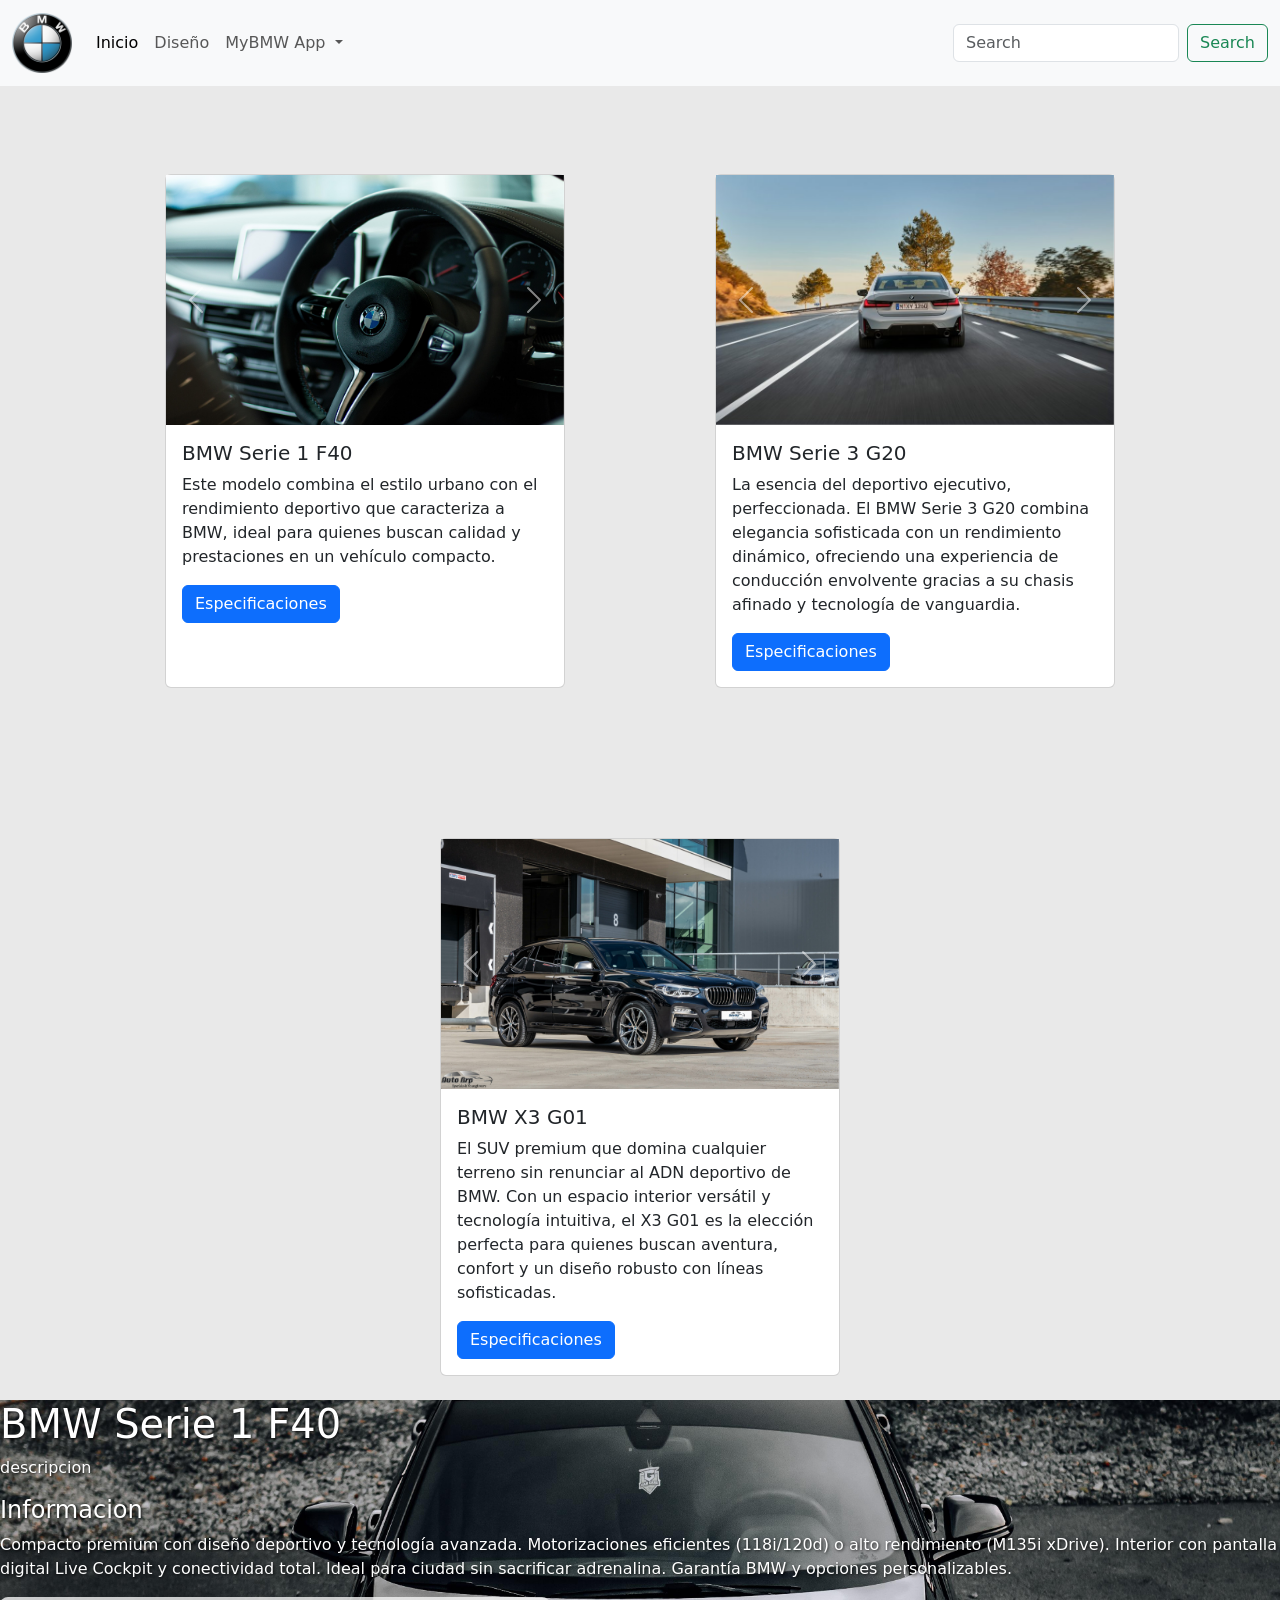
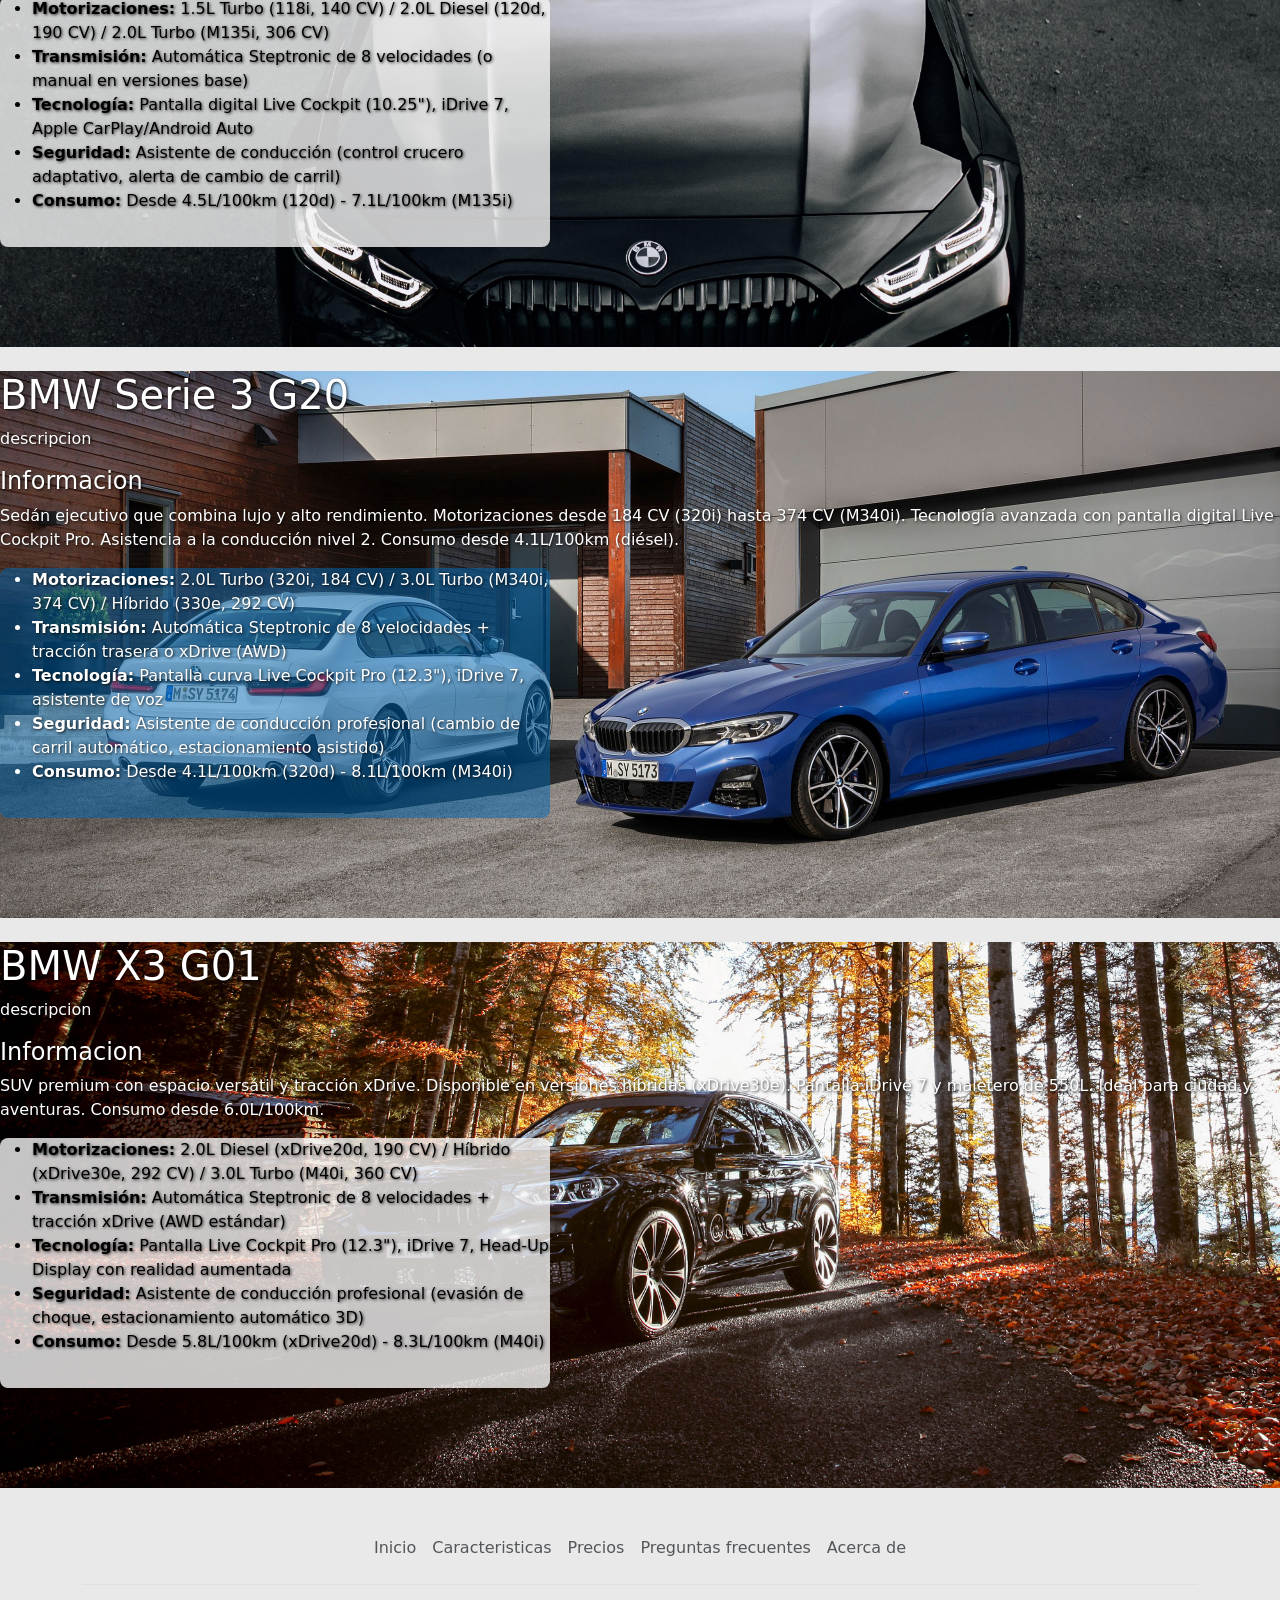
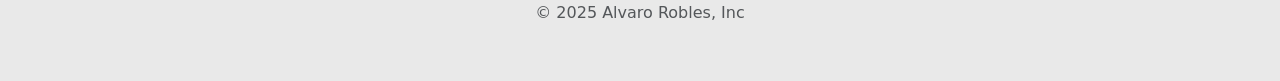
==== pruebafront/pagina1.html @ 80f17064 "Add files via upload" ====
<!doctype html>
<html lang="en">
  <head>
    <!-- Required meta tags -->
    <meta charset="utf-8">
    <meta name="viewport" content="width=device-width, initial-scale=1">

    <!-- Bootstrap CSS -->
    <link href="https://cdn.jsdelivr.net/npm/bootstrap@5.0.2/dist/css/bootstrap.min.css" rel="stylesheet" integrity="sha384-EVSTQN3/azprG1Anm3QDgpJLIm9Nao0Yz1ztcQTwFspd3yD65VohhpuuCOmLASjC" crossorigin="anonymous">
    <link href="./css/css2.css" rel="stylesheet">
    <title>diseños -BMW</title>
    <link rel="icon" type="image/png" sizes="32x32" href="./img/index/BMW.svg.png">
  </head>
  <body>
    <section>
        <nav class="navbar navbar-expand-lg  navbar-light bg-light  fixed-top " > <!-- Agregar fixed-top aquí -->
            <div class="container-fluid">
              <a class="navbar-brand" href="#"><img 
                src="./img/index/BMW.svg.png" 
                alt="Logo BMW" 
                width="60"  
                height="60" 
                class="d-inline-block align-top"  
              ></a>
              <button class="navbar-toggler" type="button" data-bs-toggle="collapse" data-bs-target="#navbarSupportedContent" aria-controls="navbarSupportedContent" aria-expanded="false" aria-label="Toggle navigation">
                <span class="navbar-toggler-icon"></span>
              </button>
              <div class="collapse navbar-collapse" id="navbarSupportedContent">
                <ul class="navbar-nav me-auto mb-2 mb-lg-0">
                  <li class="nav-item">
                    <a class="nav-link active" aria-current="page" href="index.html">Inicio</a>
                  </li>
                  <li class="nav-item">
                    <a class="nav-link" href="#">Diseño</a>
                  </li>
                  <li class="nav-item dropdown">
                    <a class="nav-link dropdown-toggle" href="#" id="navbarDropdown" role="button" data-bs-toggle="dropdown" aria-expanded="false">
                      MyBMW App
                    </a>
                    <ul class="dropdown-menu" aria-labelledby="navbarDropdown">
                      <li><a class="dropdown-item" href="pagina2.html">Iniciar Sesion</a></li>
                      <li><a class="dropdown-item" href="#">Sobre mi cuenta</a></li>
                      <li><hr class="dropdown-divider"></li>
                      <li><a class="dropdown-item" href="#">Something else here</a></li>
                    </ul>
                  </li>
                </ul>
                <form class="d-flex">
                  <input class="form-control me-2" type="search" placeholder="Search" aria-label="Search">
                  <button class="btn btn-outline-success" type="submit">Search</button>
                </form>
              </div>
            </div>
          </nav>
    </section>
    <section></section><br>
    <section class="card-container">
        <!-- Card 1 -->
        <div class="card" style="width: 25rem;">
            <!-- Carrusel 1 -->
            <div id="carousel1" class="carousel slide" data-bs-ride="carousel">
                <div class="carousel-inner">
                    <div class="carousel-item active">
                        <img src="img/pagina1/BMW Serie 1 F40.jpg" class="d-block w-100" alt="Imagen 1">
                    </div>
                    <div class="carousel-item">
                        <img src="img/pagina1/BMW Serie 1 F40 2.jpg" class="d-block w-100" alt="Imagen 2">
                    </div>
                    <div class="carousel-item">
                        <img src="img/pagina1/BMW Serie 1 F40 3.jpg" class="d-block w-100" alt="Imagen 3">
                    </div>
                </div>
                <!-- Controles del carrusel 1 -->
                <button class="carousel-control-prev" type="button" data-bs-target="#carousel1" data-bs-slide="prev">
                    <span class="carousel-control-prev-icon" aria-hidden="true"></span>
                    <span class="visually-hidden">Previous</span>
                </button>
                <button class="carousel-control-next" type="button" data-bs-target="#carousel1" data-bs-slide="next">
                    <span class="carousel-control-next-icon" aria-hidden="true"></span>
                    <span class="visually-hidden">Next</span>
                </button>
            </div>
            
            <!-- Contenido de la card 1 -->
            <div class="card-body">
                <h5 class="card-title">BMW Serie 1 F40</h5>
                <p class="card-text">Este modelo combina el estilo urbano con el rendimiento deportivo que caracteriza a BMW, ideal para quienes buscan calidad y prestaciones en un vehículo compacto.</p>
                <a href="#Seccioninfo1"  class="btn btn-primary">Especificaciones</a>
            </div>
        </div>
    
        <!-- Card 2 -->
        <div class="card" style="width: 25rem;">
            <!-- Carrusel 2 -->
            <div id="carousel2" class="carousel slide" data-bs-ride="carousel">
                <div class="carousel-inner">
                    <div class="carousel-item active">
                        <img src="img/pagina1/BMW Serie 3 G20 1.jpg" class="d-block w-100" alt="Imagen 1">
                    </div>
                    <div class="carousel-item">
                        <img src="img/pagina1/BMW Serie 3 G20 2.jpg" class="d-block w-100" alt="Imagen 2">
                    </div>
                    <div class="carousel-item">
                        <img src="img/pagina1/BMW Serie 3 G20 3.jpg" class="d-block w-100" alt="Imagen 3">
                    </div>
                </div>
                <!-- Controles del carrusel 2 -->
                <button class="carousel-control-prev" type="button" data-bs-target="#carousel2" data-bs-slide="prev">
                    <span class="carousel-control-prev-icon" aria-hidden="true"></span>
                    <span class="visually-hidden">Previous</span>
                </button>
                <button class="carousel-control-next" type="button" data-bs-target="#carousel2" data-bs-slide="next">
                    <span class="carousel-control-next-icon" aria-hidden="true"></span>
                    <span class="visually-hidden">Next</span>
                </button>
            </div>
            
            <!-- Contenido de la card 2 -->
            <div class="card-body">
                <h5 class="card-title">BMW Serie 3 G20</h5>
                <p class="card-text">La esencia del deportivo ejecutivo, perfeccionada. El BMW Serie 3 G20 combina elegancia sofisticada con un rendimiento dinámico, ofreciendo una experiencia de conducción envolvente gracias a su chasis afinado y tecnología de vanguardia. </p>
                <a href="#Seccioninfo2" class="btn btn-primary">Especificaciones</a>
            </div>
        </div>
    
        <!-- Card 3 -->
        <div class="card" style="width: 25rem;">
            <!-- Carrusel 3 -->
            <div id="carousel3" class="carousel slide" data-bs-ride="carousel">
                <div class="carousel-inner">
                    <div class="carousel-item active">
                        <img src="img/pagina1/BMW X3 G01 1.jpg" class="d-block w-100" alt="Imagen 1">
                    </div>
                    <div class="carousel-item">
                        <img src="img/pagina1/BMW X3  G01 2.jpg" class="d-block w-100" alt="Imagen 2">
                    </div>
                    <div class="carousel-item">
                        <img src="img/pagina1/BMW X3 G01 3.jpg" class="d-block w-100" alt="Imagen 3">
                    </div>
                </div>
                <!-- Controles del carrusel 3 -->
                <button class="carousel-control-prev" type="button" data-bs-target="#carousel3" data-bs-slide="prev">
                    <span class="carousel-control-prev-icon" aria-hidden="true"></span>
                    <span class="visually-hidden">Previous</span>
                </button>
                <button class="carousel-control-next" type="button" data-bs-target="#carousel3" data-bs-slide="next">
                    <span class="carousel-control-next-icon" aria-hidden="true"></span>
                    <span class="visually-hidden">Next</span>
                </button>
            </div>
            
            <!-- Contenido de la card 3 -->
            <div class="card-body">
                <h5 class="card-title"> BMW X3 G01</h5>
                <p class="card-text">El SUV premium que domina cualquier terreno sin renunciar al ADN deportivo de BMW. Con un espacio interior versátil y tecnología intuitiva, el X3 G01 es la elección perfecta para quienes buscan aventura, confort y un diseño robusto con líneas sofisticadas.</p>
                <a href="#Seccioninfo3" class="btn btn-primary">Especificaciones</a>
            </div>
        </div>
    </section><br>
    <section >
      <div class="info_0">
          <h1 id="Seccioninfo1"> BMW Serie 1 F40 </h1>
          <p>descripcion</p>
        <div >
          <h4>Informacion</h4>
          <p>Compacto premium con diseño deportivo y tecnología avanzada. Motorizaciones eficientes (118i/120d) o alto rendimiento (M135i xDrive). Interior con pantalla digital Live Cockpit y conectividad total. Ideal para ciudad sin sacrificar adrenalina. Garantía BMW y opciones personalizables.
          </p>  
      </div>
        <div class="Lista_caracteristicas_0"> 
            <ul class="bmw-features">
              <li><strong>Motorizaciones:</strong> 1.5L Turbo (118i, 140 CV) / 2.0L Diesel (120d, 190 CV) / 2.0L Turbo (M135i, 306 CV)</li>
              <li><strong>Transmisión:</strong> Automática Steptronic de 8 velocidades (o manual en versiones base)</li>
              <li><strong>Tecnología:</strong> Pantalla digital Live Cockpit (10.25"), iDrive 7, Apple CarPlay/Android Auto</li>
              <li><strong>Seguridad:</strong> Asistente de conducción (control crucero adaptativo, alerta de cambio de carril)</li>
              <li><strong>Consumo:</strong> Desde 4.5L/100km (120d) - 7.1L/100km (M135i)</li>
            </ul>
        </div>
      </div> 
    </section><br>
    <section>
      <div class="info_1">
          <h1 id="Seccioninfo2"> BMW Serie 3 G20 </h1>
          <p>descripcion</p>
        
        
        <div>
          <h4>Informacion</h4>
          <p>Sedán ejecutivo que combina lujo y alto rendimiento. Motorizaciones desde 184 CV (320i) hasta 374 CV (M340i). Tecnología avanzada con pantalla digital Live Cockpit Pro. Asistencia a la conducción nivel 2. Consumo desde 4.1L/100km (diésel).
          </p>  
      </div>
        <div class="Lista_caracteristicas"> 
          <ul class="bmw-features">
            <li><strong>Motorizaciones:</strong> 2.0L Turbo (320i, 184 CV) / 3.0L Turbo (M340i, 374 CV) / Híbrido (330e, 292 CV)</li>
            <li><strong>Transmisión:</strong> Automática Steptronic de 8 velocidades + tracción trasera o xDrive (AWD)</li>
            <li><strong>Tecnología:</strong> Pantalla curva Live Cockpit Pro (12.3"), iDrive 7, asistente de voz</li>
            <li><strong>Seguridad:</strong> Asistente de conducción profesional (cambio de carril automático, estacionamiento asistido)</li>
            <li><strong>Consumo:</strong> Desde 4.1L/100km (320d) - 8.1L/100km (M340i)</li>
          </ul>
        </div>
      </div>
    </section>
    <section></section><br>
    <section>
      <div class="info_2">
          <h1 id="Seccioninfo3"> BMW X3 G01 </h1>
          <p>descripcion</p>
        <div>
          <h4>Informacion</h4>
          <p>SUV premium con espacio versátil y tracción xDrive. Disponible en versiones híbridas (xDrive30e). Pantalla iDrive 7 y maletero de 550L. Ideal para ciudad y aventuras. Consumo desde 6.0L/100km.
          </p>  
      </div>
        <div class="Lista_caracteristicas_2"> 
          <ul class="bmw-features">
            <li><strong>Motorizaciones:</strong> 2.0L Diesel (xDrive20d, 190 CV) / Híbrido (xDrive30e, 292 CV) / 3.0L Turbo (M40i, 360 CV)</li>
            <li><strong>Transmisión:</strong> Automática Steptronic de 8 velocidades + tracción xDrive (AWD estándar)</li>
            <li><strong>Tecnología:</strong> Pantalla Live Cockpit Pro (12.3"), iDrive 7, Head-Up Display con realidad aumentada</li>
            <li><strong>Seguridad:</strong> Asistente de conducción profesional (evasión de choque, estacionamiento automático 3D)</li>
            <li><strong>Consumo:</strong> Desde 5.8L/100km (xDrive20d) - 8.3L/100km (M40i)</li>
          </ul>
        </div>
    </div>
    </section>
    <section>
      <div class="container">
        <footer class="py-3 my-4">
          <ul class="nav justify-content-center border-bottom pb-3 mb-3">
            <li class="nav-item"><a href="#" class="nav-link px-2 text-body-secondary">Inicio</a></li>
            <li class="nav-item"><a href="#" class="nav-link px-2 text-body-secondary">Caracteristicas</a></li>
            <li class="nav-item"><a href="#" class="nav-link px-2 text-body-secondary">Precios</a></li>
            <li class="nav-item"><a href="#" class="nav-link px-2 text-body-secondary">Preguntas frecuentes
            </a></li>
            <li class="nav-item"><a href="#" class="nav-link px-2 text-body-secondary">
              Acerca de</a></li>
          </ul>
          <p class="text-center text-body-secondary">© 2025 Alvaro Robles, Inc</p>
        </footer>
      </div>
      </div>
     </section>





<script src="https://cdn.jsdelivr.net/npm/bootstrap@5.0.2/dist/js/bootstrap.bundle.min.js" integrity="sha384-MrcW6ZMFYlzcLA8Nl+NtUVF0sA7MsXsP1UyJoMp4YLEuNSfAP+JcXn/tWtIaxVXM" crossorigin="anonymous"></script>
  </body>
</html>
---- pruebafront/css/css2.css ----
html {
    scroll-behavior: smooth; 
  }
  :target {
    scroll-margin-top: 80px; /* Igual a la altura del header */
  }
body{
    background-color: #e9e9e9;
}

.card-container{
    gap: 150px;
    margin-top: 150px;
    display: flex;
    flex-wrap: wrap;
    justify-content: center;


} 
.card-container img{
    height: 250px;
    
    
}

    
.info_0{
    background-image: url(../img/pagina1/fondo0.jpg) !important;
    object-fit: contain;
    background-size: cover; /* para cubrir todo el espacio */
    background-position: center; /* centrar imagen */
    background-repeat: no-repeat;
    padding-bottom: 100px;
    color: white;
    text-shadow: 1px 1px 3px rgba(0,0,0,0.8);
}
.Lista_caracteristicas_0{
    background-color: rgba(245, 245, 245, 0.8);
    display: flex;
    flex-wrap: wrap;
    height: 250px;
    width: 550px;
    overflow: hidden; 
    text-shadow: 1px 1px 3px rgba(0,0,0,0.8);
    border-radius: 8px;
    color: black !important;
    
}
.info_1{
    background-image: url(../img/pagina1/fondo1.jpg) !important;
    object-fit: contain;
    background-size: cover; /* para cubrir todo el espacio */
    background-position: center; /* centrar imagen */
    background-repeat: no-repeat;
    padding-bottom: 100px;
    color: white;
    text-shadow: 1px 1px 3px rgba(0,0,0,0.8);
}
.Lista_caracteristicas{
    background: rgba(0, 105, 180, 0.5);
    display: flex;
    flex-wrap: wrap;
    height: 250px;
    width: 550px;
    overflow: hidden; 
    text-shadow: 1px 1px 3px rgba(0,0,0,0.8);
    border-radius: 8px;
    color: white !important;
    
}

.info_2{
    background-image: url(../img/pagina1/fondo2.jpg) !important;
    object-fit: contain;
    background-size: cover; /* para cubrir todo el espacio */
    background-position: center; /* centrar imagen */
    background-repeat: no-repeat;
    padding-bottom: 100px;
    color: white;
    text-shadow: 1px 1px 3px rgba(0,0,0,0.8);
}
.Lista_caracteristicas_2{
    background-color: rgba(245, 245, 245, 0.8);
    display: flex;
    flex-wrap: wrap;
    height: 250px;
    width: 550px;
    overflow: hidden; 
    text-shadow: 1px 1px 3px rgba(0,0,0,0.8);
    border-radius: 8px;
    color: black !important;
    
}
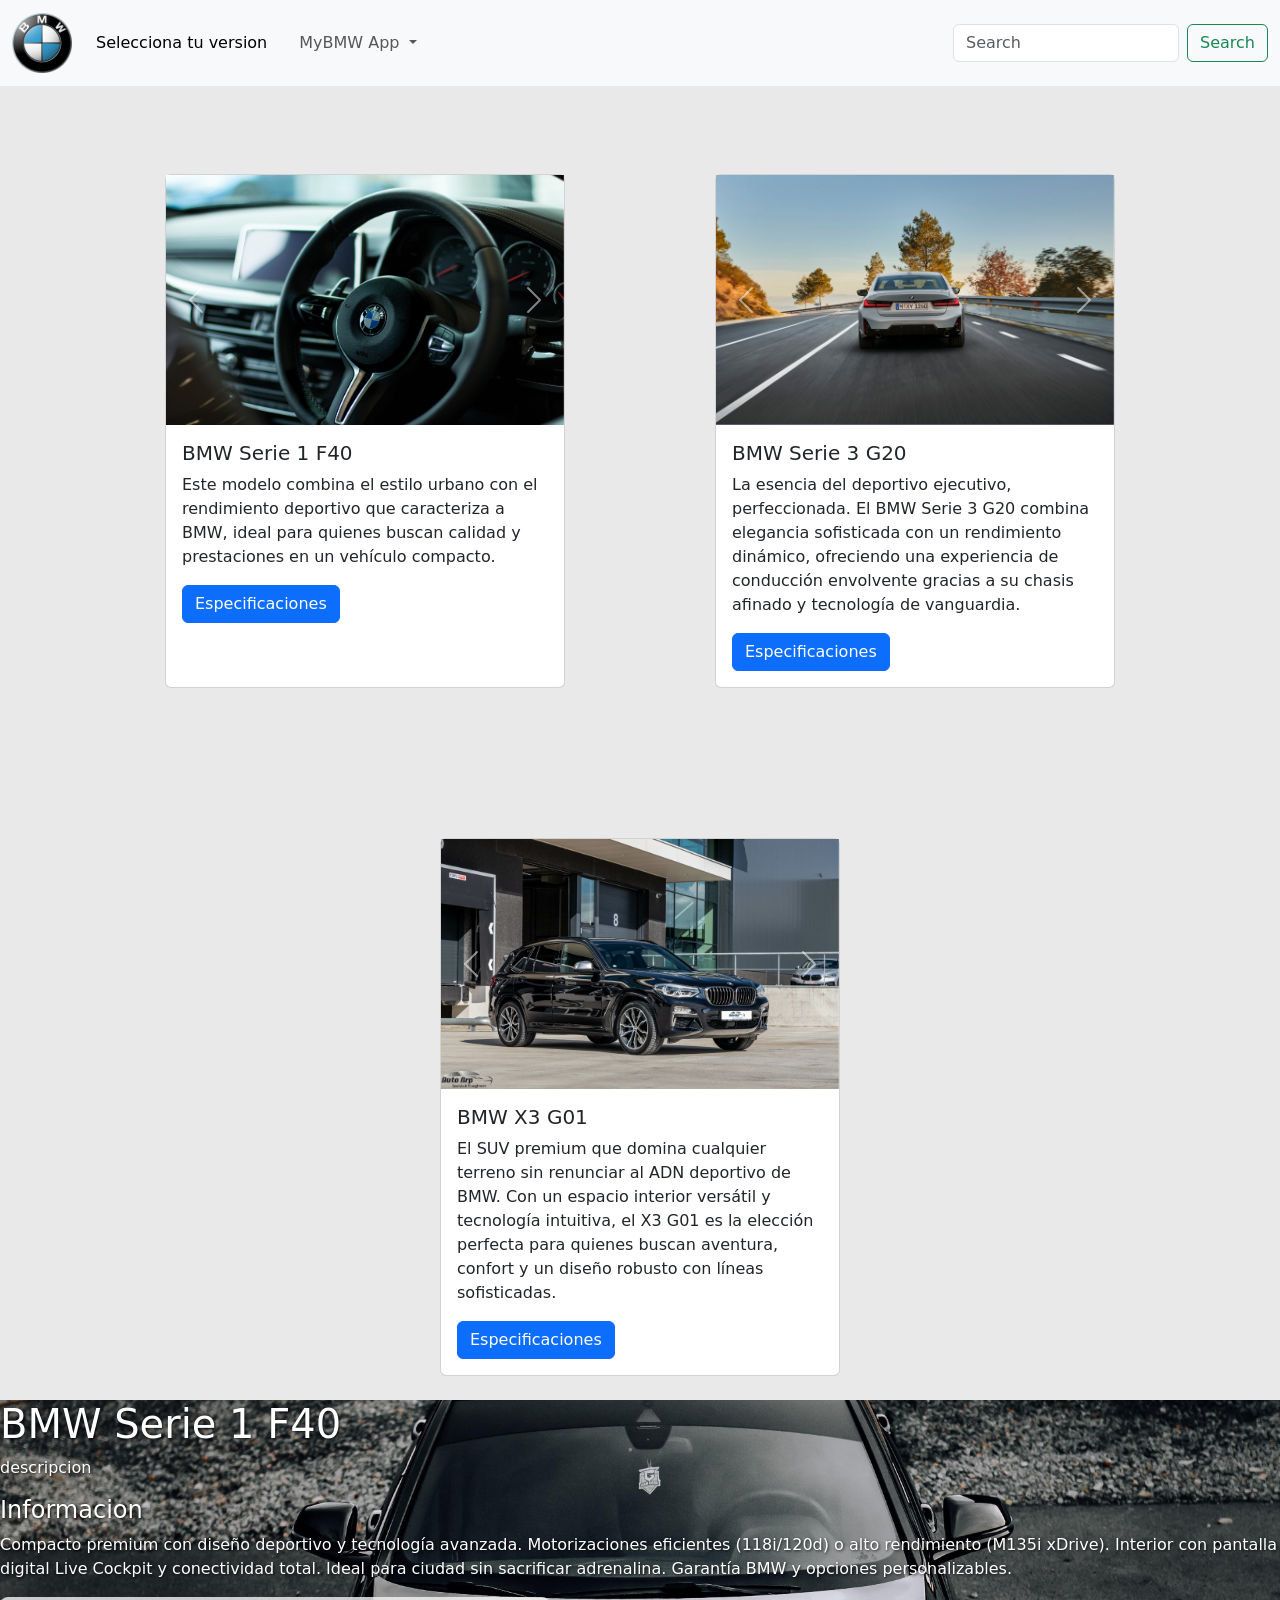
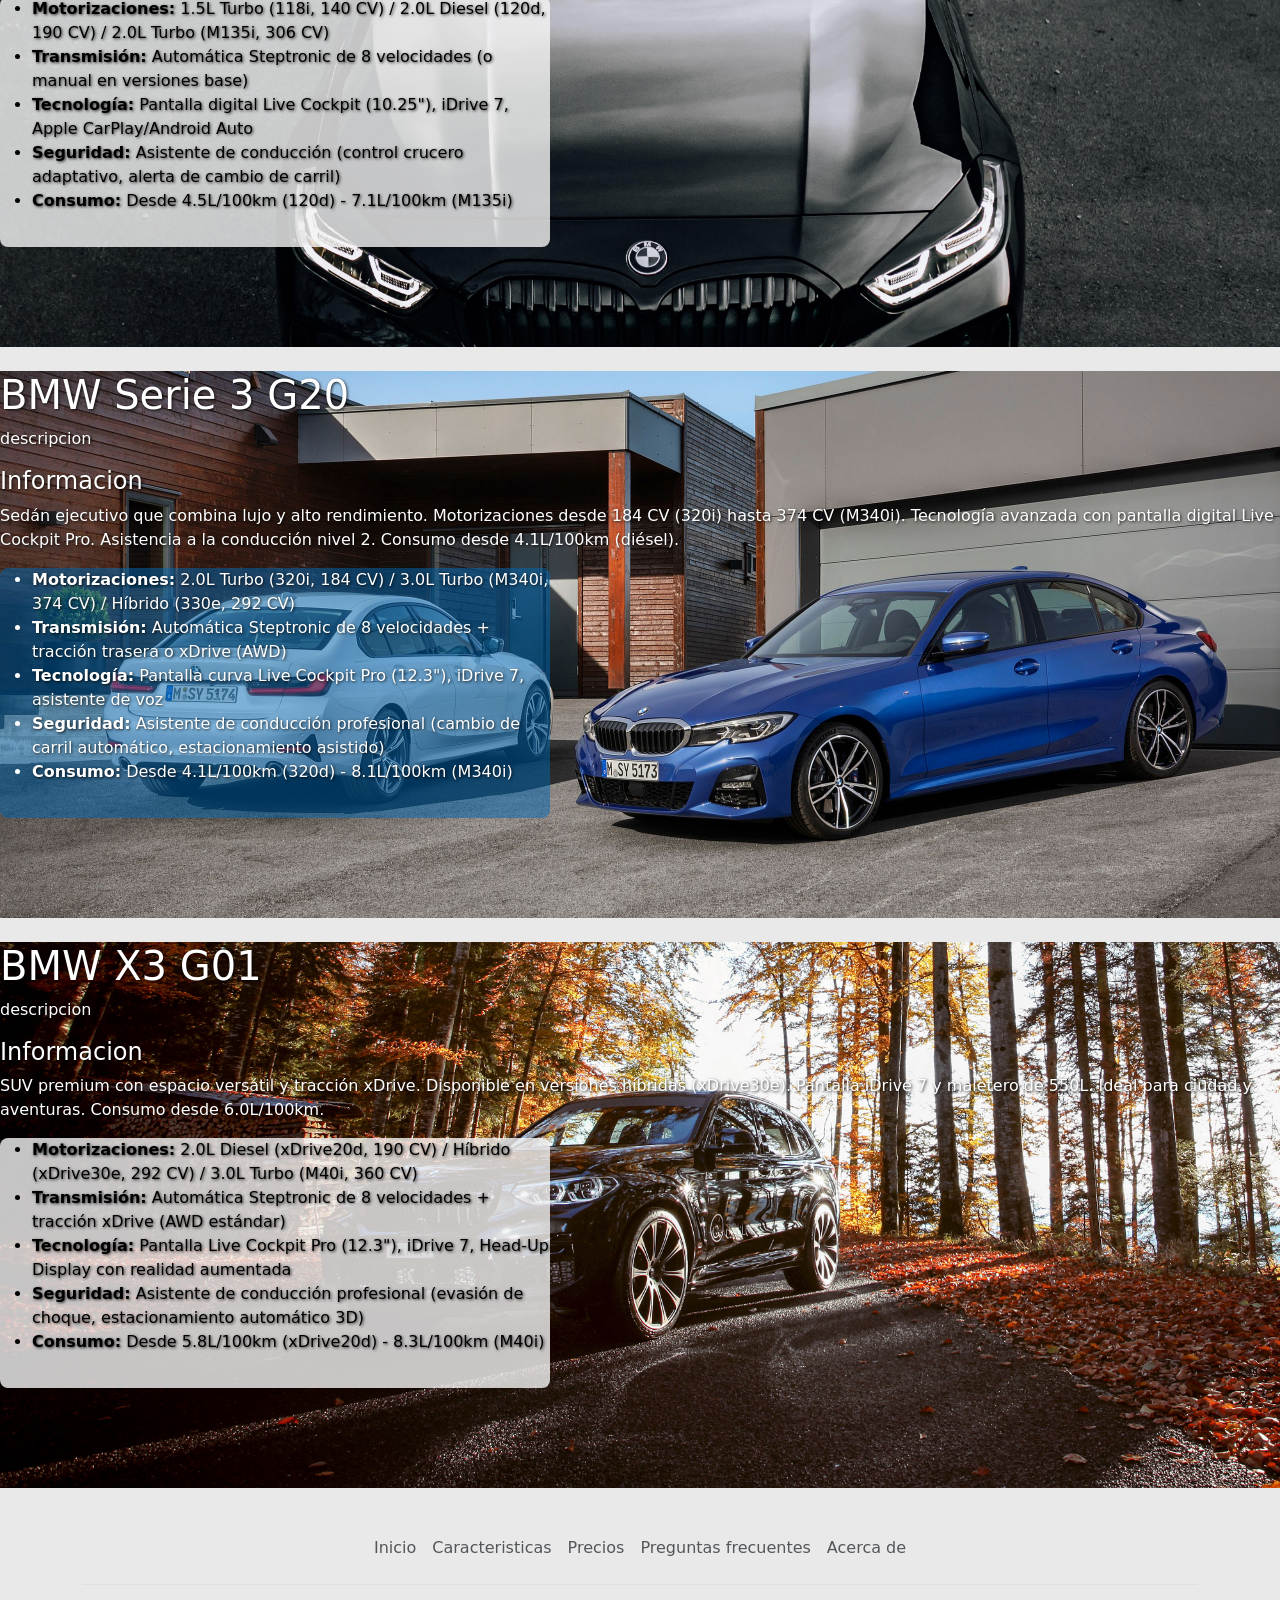
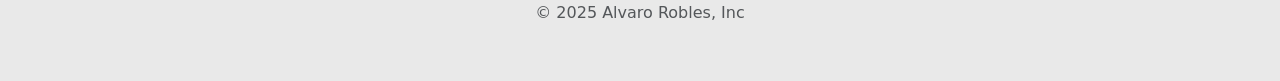
==== commit bac56681: "tareas" ====
--- a/pruebafront/pagina1.html
+++ b/pruebafront/pagina1.html
@@ -13,46 +13,50 @@
   </head>
   <body>
     <section>
-        <nav class="navbar navbar-expand-lg  navbar-light bg-light  fixed-top " > <!-- Agregar fixed-top aquí -->
-            <div class="container-fluid">
-              <a class="navbar-brand" href="#"><img 
-                src="./img/index/BMW.svg.png" 
-                alt="Logo BMW" 
-                width="60"  
-                height="60" 
-                class="d-inline-block align-top"  
-              ></a>
-              <button class="navbar-toggler" type="button" data-bs-toggle="collapse" data-bs-target="#navbarSupportedContent" aria-controls="navbarSupportedContent" aria-expanded="false" aria-label="Toggle navigation">
-                <span class="navbar-toggler-icon"></span>
-              </button>
-              <div class="collapse navbar-collapse" id="navbarSupportedContent">
-                <ul class="navbar-nav me-auto mb-2 mb-lg-0">
-                  <li class="nav-item">
-                    <a class="nav-link active" aria-current="page" href="index.html">Inicio</a>
-                  </li>
-                  <li class="nav-item">
-                    <a class="nav-link" href="#">Diseño</a>
-                  </li>
-                  <li class="nav-item dropdown">
-                    <a class="nav-link dropdown-toggle" href="#" id="navbarDropdown" role="button" data-bs-toggle="dropdown" aria-expanded="false">
-                      MyBMW App
-                    </a>
-                    <ul class="dropdown-menu" aria-labelledby="navbarDropdown">
-                      <li><a class="dropdown-item" href="pagina2.html">Iniciar Sesion</a></li>
-                      <li><a class="dropdown-item" href="#">Sobre mi cuenta</a></li>
-                      <li><hr class="dropdown-divider"></li>
-                      <li><a class="dropdown-item" href="#">Something else here</a></li>
-                    </ul>
-                  </li>
-                </ul>
-                <form class="d-flex">
-                  <input class="form-control me-2" type="search" placeholder="Search" aria-label="Search">
-                  <button class="btn btn-outline-success" type="submit">Search</button>
-                </form>
-              </div>
-            </div>
-          </nav>
-    </section>
+      <nav class="navbar navbar-expand-lg  navbar-light bg-light  fixed-top " > <!-- Agregar fixed-top aquí -->
+          <div class="container-fluid">
+            <a class="navbar-brand" href="#"><img 
+              src="./img/index/BMW.svg.png" 
+              alt="Logo BMW" 
+              width="60"  
+              height="60" 
+              class="d-inline-block align-top"  
+            ></a>
+            <button class="navbar-toggler" type="button" data-bs-toggle="collapse" data-bs-target="#navbarSupportedContent" aria-controls="navbarSupportedContent" aria-expanded="false" aria-label="Toggle navigation">
+              <span class="navbar-toggler-icon"></span>
+            </button>
+            <div class="collapse navbar-collapse" id="navbarSupportedContent">
+              <ul class="navbar-nav me-auto mb-2 mb-lg-0">
+                <li class="nav-item">
+                  <a class="nav-link active" aria-current="page" href="pagina1.html">Selecciona tu version</a>
+                </li>
+                <li class="nav-item">
+                  <a class="nav-link" href="pagina1.html"></a>
+                </li>
+                <li class="nav-item dropdown">
+                  <a class="nav-link dropdown-toggle" href="#" id="navbarDropdown" role="button" data-bs-toggle="dropdown" aria-expanded="false">
+                    MyBMW App
+                  </a>
+                  <ul class="dropdown-menu" aria-labelledby="navbarDropdown">
+                    <li><a class="dropdown-item" href="pagina2.html">Crear cuenta</a></li>
+                    <li><a class="dropdown-item" href="#">Iniciar Sesion</a></li>
+                    <li><hr class="dropdown-divider"></li>
+                    <li><a class="dropdown-item" href="#">Sobre mi cuenta</a></li>
+                    <li><a class="dropdown-item" href="./tarea-1/tarea1.html">Tarea1</a></li>
+                    <li><a class="dropdown-item" href="./tarea2/tarea2.html">Tarae2</a></li>
+                    <li><a class="dropdown-item" href="./tarea3/tarea3.html">Tarea3</a></li>
+                  </ul>
+                </li>
+                
+              </ul>
+              <form class="d-flex">
+                <input class="form-control me-2" type="search" placeholder="Search" aria-label="Search">
+                <button class="btn btn-outline-success" type="submit">Search</button>
+              </form>
+            </div>
+          </div>
+        </nav>
+  </section>
     <section></section><br>
     <section class="card-container">
         <!-- Card 1 -->
